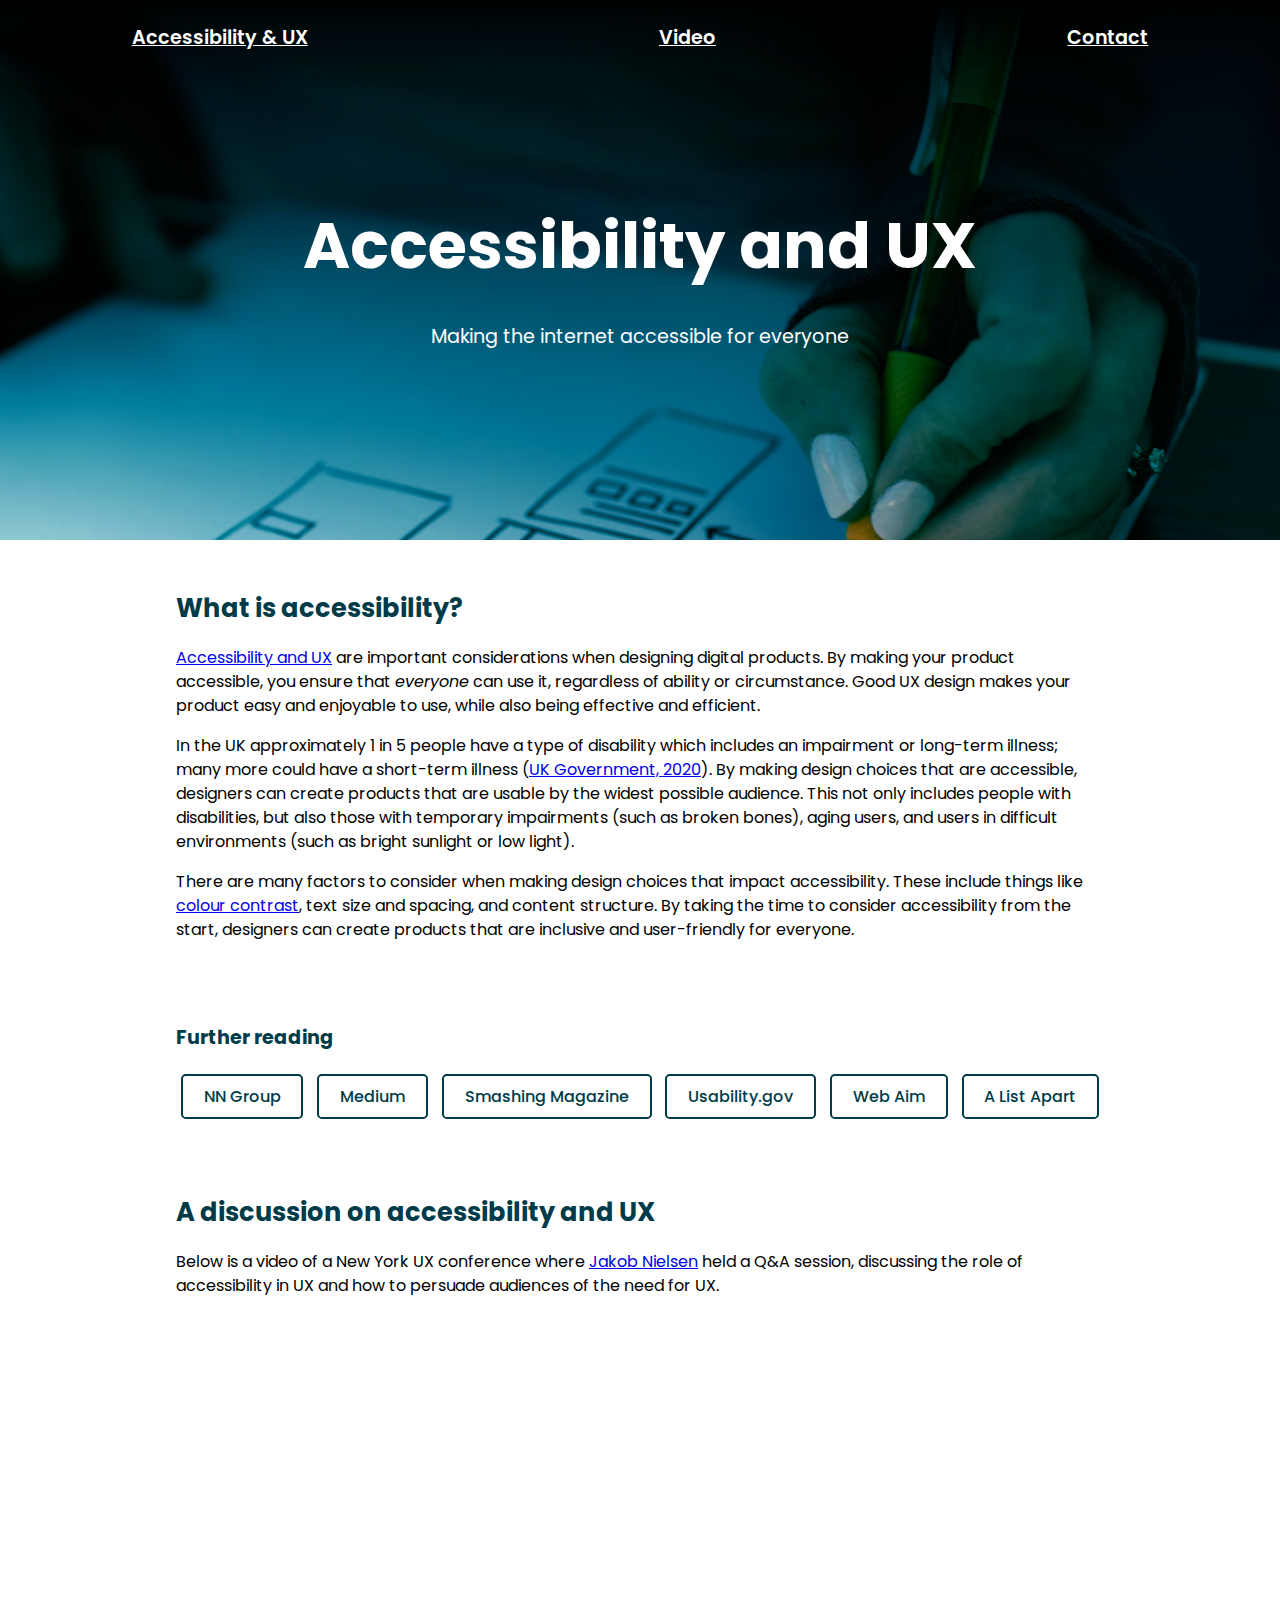
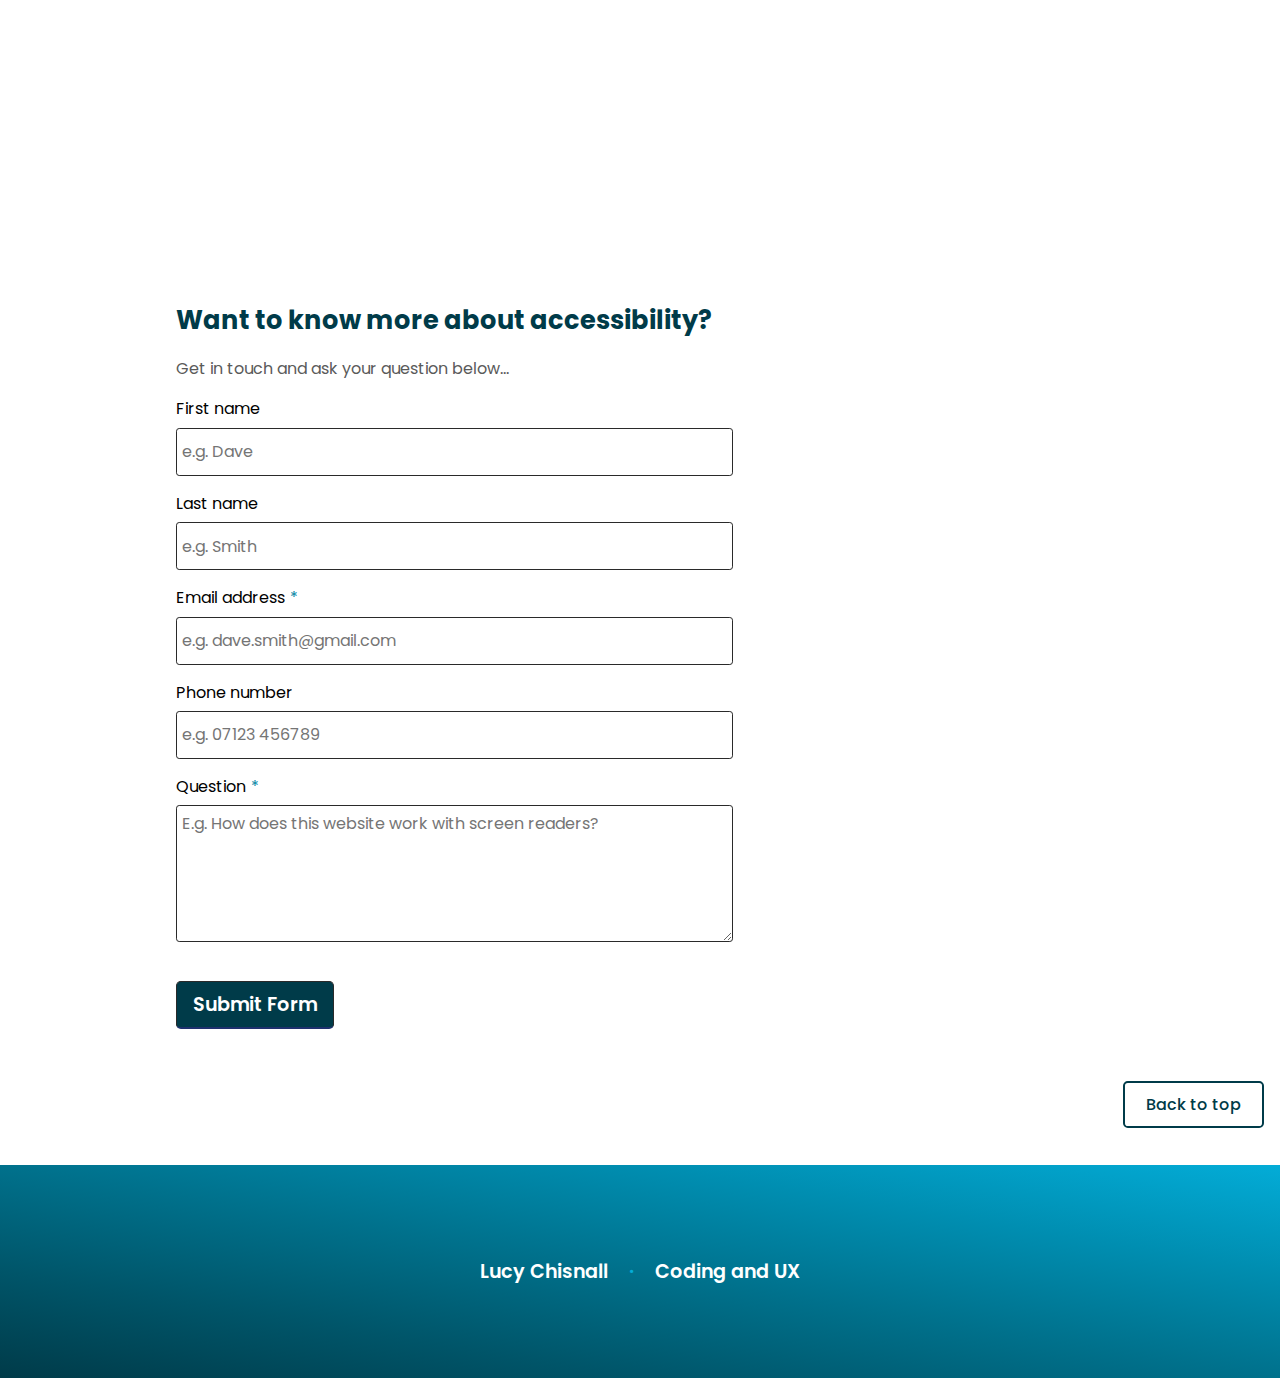
==== index.html @ c9fcd280 "Add files via upload" ====
<!DOCTYPE html>
<html lang="en-gb">

<head>
    <meta charset="utf-8">
    <meta name="viewport" content="width=device-width, initial-scale=1">
    <title>Accessibility and UX</title>
    <meta name="description"
        content="If you're looking for information on how to make your website more accessible and user-friendly, you've come to the right place. Here you'll find resources on topics like designing for different disabilities, creating an intuitive user interface, and making your content easy to read and navigate. Whether you're just getting started or you're a seasoned pro, you'll find everything you need to create an inclusive and user-friendly experience for everyone." />
    <meta name="keywords"
        content="accessibility, accessible, blind, low vision, mobility impairments, web accessibility, WCAG, accessible web" />
    <link rel="stylesheet" href="style.css">
    <link rel="preconnect" href="https://fonts.googleapis.com">
    <link rel="preconnect" href="https://fonts.gstatic.com" crossorigin>
    <link
        href="https://fonts.googleapis.com/css2?family=Poppins:ital,wght@0,100;0,200;0,300;0,400;0,500;0,600;0,700;0,800;0,900;1,100;1,200;1,300;1,400;1,500;1,600;1,700;1,800;1,900&display=swap"
        rel="stylesheet">
    <link rel="icon" href="images/android-chrome-512x512.png" type="image/png">

</head>

<body>
    <a class="skip-link" href="#main-content">Skip to Main Content</a>
    <nav>
        <div class="container inner">
            <a href="#main-content" class="nav-item">Accessibility & UX</a>
            <a href="#video" class="nav-item">Video</a>
            <a href="#contact" class="nav-item">Contact</a>
        </div>
    </nav>
    <header id="top">
        <div class="page-header">
            <div class="header-content">
                <h1>Accessibility and UX</h1>
                <p>Making the internet accessible for everyone</p>
            </div>
        </div>

    </header>

    <main id="main-content">
        <section class="content">
            <h2>What is accessibility?</h2>
            <p>
                <a href="https://www.nngroup.com/articles/accessible-design-for-users-with-disabilities/">Accessibility
                    and UX</a> are important
                considerations when designing digital products. By making your
                product accessible, you ensure that <em>everyone</em> can use it, regardless of ability or circumstance.
                Good UX
                design makes your product easy and enjoyable to use, while also being effective and efficient.
            </p>

            <p>
                In the UK approximately 1 in 5 people have a type of disability which includes an impairment or
                long-term illness; many more could have a short-term illness (<a
                    href="https://www.gov.uk/guidance/accessibility-requirements-for-public-sector-websites-and-apps">UK
                    Government,
                    2020</a>). By making design choices that are accessible,
                designers can create products that are usable by the widest possible audience. This not only includes
                people with disabilities, but also those with temporary impairments (such as broken bones), aging users,
                and users in difficult environments (such as bright sunlight or low light).
            </p>

            <p>
                There are many factors to consider when making design choices that impact accessibility. These include
                things like <a
                    href="https://accessibility.blog.gov.uk/2016/06/17/colour-contrast-why-does-it-matter/">colour
                    contrast</a>, text size and spacing, and content structure. By taking the time to consider
                accessibility from the start, designers can create products that are inclusive and user-friendly for
                everyone.</p>
        </section>
        <section class="more-info">
            <div>
                <h3>Further reading</h3>
                <div class="more-links">
                    <a href="https://www.nngroup.com/topic/accessibility/" target="_blank">NN Group</a>
                    <a href="https://medium.com/tag/accessibility" target="_blank">Medium</a>
                    <a href="https://www.smashingmagazine.com/category/accessibility/" target="_blank">Smashing
                        Magazine</a>
                    <a href="https://www.usability.gov/what-and-why/accessibility.html"
                        target="_blank">Usability.gov</a>
                    <a href="https://webaim.org/intro/" target="_blank">Web Aim</a>
                    <a href="https://alistapart.com/blog/topic/accessibility/" target="_blank">A List Apart</a>
                </div>
            </div>
        </section>
        <section id="video">
            <h2>A discussion on accessibility and UX</h2>
            <p>Below is a video of a New York UX conference where <a
                    href="https://www.nngroup.com/articles/author/jakob-nielsen/">Jakob
                    Nielsen</a> held a Q&A session, discussing the role of accessibility in UX and how to persuade
                audiences of the need for UX.</p>
            <div class="video-container">
                <iframe width="560" height="315"
                    src="https://www.youtube.com/embed/xoXMKWe_PF0?modestbranding=1&showinfo=0&rel=0&cc_load_policy=1&iv_load_policy=3&theme=light&color=white&autohide=0"
                    title="YouTube video player"
                    allow="accelerometer; autoplay; clipboard-write; encrypted-media; gyroscope; picture-in-picture"
                    allowfullscreen></iframe>
            </div>

        </section>
        <section id="contact">
            <h2>Want to know more about accessibility?</h2>
            <p class="subheading">Get in touch and ask your question below... </p>
            <form action="https://formspree.io/f/mvoldggk" method="POST">
                <p>
                    <label for="first-name">First name</label>
                    <input id="first-name" type="text" name="first-name" placeholder="e.g. Dave">
                </p>
                <p>
                    <label for="last-name">Last name</label>
                    <input id="last-name" type="text" name="last-name" placeholder="e.g. Smith">
                </p>
                <p>
                    <label for="email-address">Email address<span>*</span></label>
                    <input id="email-address" type="email" name="email-address" placeholder="e.g. dave.smith@gmail.com"
                        required>
                </p>
                <p>
                    <label for="phone-number">Phone number</label>
                    <input id="phone-number" type="tel" name="phone-number" minlength="11"
                        placeholder="e.g. 07123 456789">
                </p>
                <p>
                    <label for="comments">Question<span>*</span></label>
                    <textarea id="comments" name="comments" rows="5" placeholder="E.g. How does this website work with screen readers?"
                        required></textarea>
                </p>

                <p>
                    <input type="submit" value="Submit Form">
                </p>
            </form>
        </section>
        <p class="back-to-top"><a href="#top">Back to top</a></p>
    </main>
    <footer>

        <div class="footer-content">

            <span class="footer-text">Lucy Chisnall</span>
            <span class="footer-seperator">·</span>
            <span class="footer-text">Coding and UX</span>

        </div>
    </footer>
</body>

</html>
---- style.css ----
html {
    font-size: 100%;
    background: #fff;
    color: #000;
    min-width: 320px;
    overflow-x: hidden;
}

* {
    box-sizing: border-box;
    outline-color: #03acd7;
}

html,
body {
    width: 100%;
    margin: 0;
    padding: 0;
}

body {
    font-size: .8125rem;
    line-height: 1.3125rem;
    font-family: 'Poppins', sans-serif;
    font-style: normal;
    font-weight: 400;
}

.skip-link {
    position: absolute;
    background-color: #ffffff;
    left: -60rem;
    top: auto;
    width: 0.06rem;
    height: 0.06rem;
    overflow: hidden;
    padding: 0.3rem;
}

.skip-link:focus {
    left: 1rem;
    position: static;
    width: auto;
    height: auto;
}

nav {
    height: 5rem;
    font-weight: 600;
    font-size: 1.2rem;
    position: absolute;
    left: 0;
    right: 0;
}

nav>.inner {
    display: flex;
    justify-content: space-between;
    align-items: flex-start;
    padding: 1.6rem;
    margin: 0 auto;
}

.nav-item {
    padding: 0 1rem;
    text-align: center;
}


nav a {
    display: inline-block;
    line-height: 1.5rem;
    color: #fff;
}

nav a:hover {
    text-decoration: underline;
    color: #8DA7BE;
}

.container {
    max-width: 100%;
    width: 1100px;
    margin: 0 auto;
}

.page-header {
    background-image: linear-gradient(to top, #003b49, #005569, #00718c, #008eb1, #03acd7), url(images/hero.jpg);
    width: 100%;
    min-height: 60vh;
    background-repeat: no-repeat;
    background-position: center;
    background-size: cover;
    background-attachment: fixed;
    background-blend-mode: overlay;
    display: flex;
    justify-content: center;
    align-items: center;
    text-align: center;
    font-size: 2rem;
    color: #ffffff;
}

.header-content {
    padding: 0 1rem;
}

h1 {
    line-height: 4rem;
}

.page-header p {
    line-height: 2rem;
    font-size: 1.2rem;
}

section .more-info {
    margin: 0;
    padding: 0;
}

section {
    max-width: 120ch;
    margin: 2rem auto 2rem auto;
    padding: 1rem;
}

h2 {
    font-size: 1.6rem;
    line-height: 2.6rem;
    padding: 0 0 1rem 0;
    margin: 0;
    color: #003b49;
}

h3 {
    font-size: 1.2rem;
    line-height: 2rem;
    padding: 0 0 1rem 0;
    margin: 0;
    color: #003b49;
}

p {
    font-size: 1rem;
    line-height: 1.5rem;
    padding: 0 0 1rem 0;
    margin: 0;
}

.more-links a {
    padding: 0.6rem 1.3rem;
    border: solid 0.13rem #003b49;
    border-radius: 0.3rem;
    margin: 0.3rem 0.3rem 0.6rem 0.3rem;
    color: #003b49;
    height: auto;
    min-width: fit-content;
    text-align: center;
    text-decoration: none;
    font-size: 1rem;
    font-weight: 500;
}

.more-links {
    display: flex;
    justify-content: space-between;
    overflow: hidden;
    overflow-x: scroll;
}

.more-info a:hover {
    background-color: #003b49;
    color: #ffffff;
}

.video-container {
    position: relative;
    padding-bottom: 56.25%;
    height: 0;
}

.video-container iframe {
    position: absolute;
    top: 0;
    left: 0;
    width: 100%;
    height: 100%;
    border: 0;
}

.subheading {
    color: #5a5a5a;
}

form label {
    display: block;
}

form input,
form textarea {
    font-size: 1rem;
    padding: 0.3rem;
    border-radius: 0.2rem;
    border: 0.06rem solid #2A2A2A;
    max-width: 100%;
    min-width: 60%;
}

form input {
    height: 3rem;
}

input,
textarea {
    font-family: inherit;
}

label span {
    color: #0384a4;
    padding-left: 0.3rem;
}

label {
    padding-bottom: 0.4rem;
}

form input[type="submit"] {
    background: #003b49;
    border-bottom: 0.13rem solid rgb(30, 49, 110);
    min-width: auto;
    font-size: 1.2rem;
    font-weight: 600;
    padding: 0.5rem 1rem;
    margin-top: 1rem;
    color: #fff;
    border-radius: 0.3rem;
}

form input[type="submit"]:hover {
    background-color: #005569;
    border-bottom: 0.13rem solid rgb(15, 25, 56);
}

form input[type="submit"]:focus {
    background-color: #005569;
    border-bottom: 0.13rem solid rgb(15, 25, 56);
}

.back-to-top {
    text-align: right;
    margin: 2rem 1rem;
}

.back-to-top a {
    text-align: center;
    padding: 0.6rem 1.3rem;
    border: solid 0.13rem #003b49;
    border-radius: 0.3rem;
    color: #003b49;
    height: auto;
    min-width: fit-content;
    text-decoration: none;
    font-weight: 500;
}

.back-to-top a:hover {
    background-color: #003b49;
    color: #ffffff;
}

.footer-content {
    background-image: linear-gradient(to top right, #003b49, #005569, #00718c, #008eb1, #03acd7);
    text-align: center;
    color: #ffffff;
    margin: 0 auto;
    padding: 6rem 0.9rem 6rem 0.9rem;
    font-weight: 600;
    font-size: 1.2rem;
}

.footer-seperator {
    color: #03acd7;
    padding: 0 1rem;
}


@media screen and (max-width: 767px) {
    .page-header {
        font-size: 1.5rem;
    }

    input,
    textarea {
        width: 100%;
    }
}
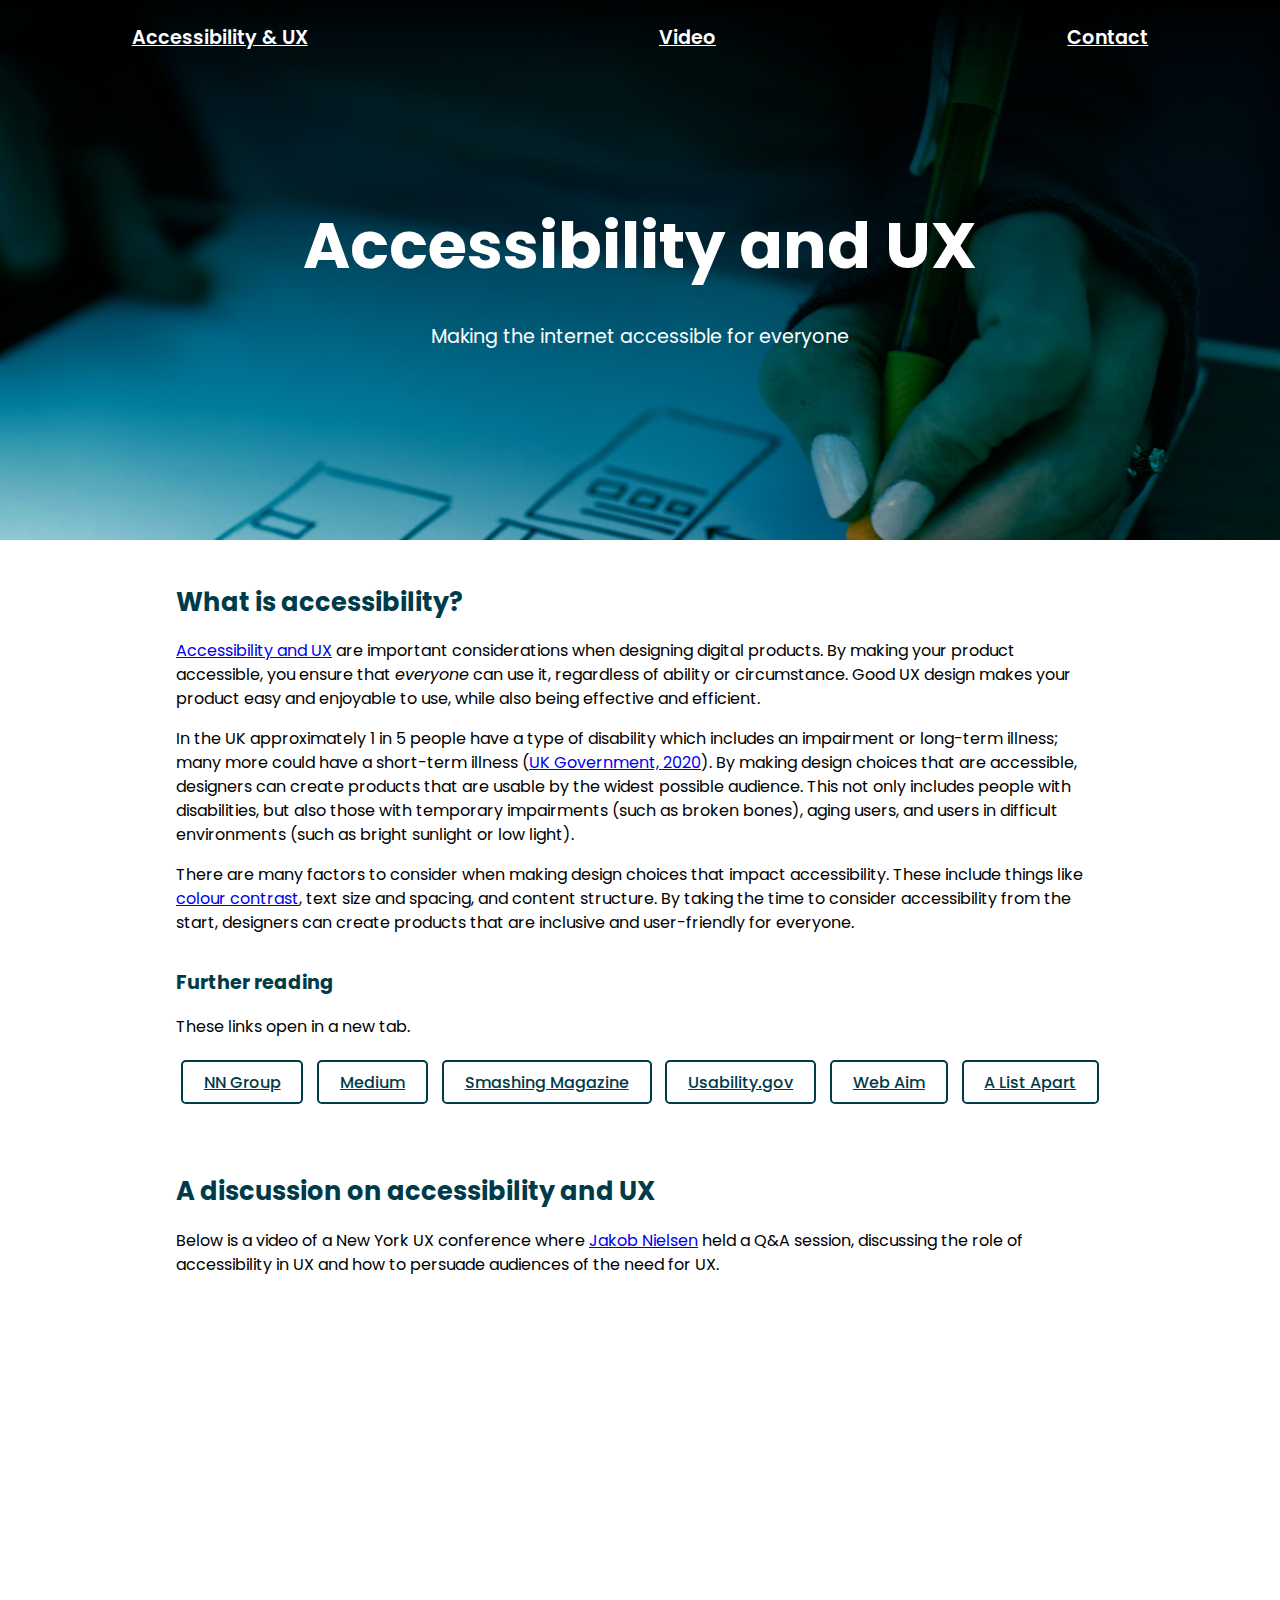
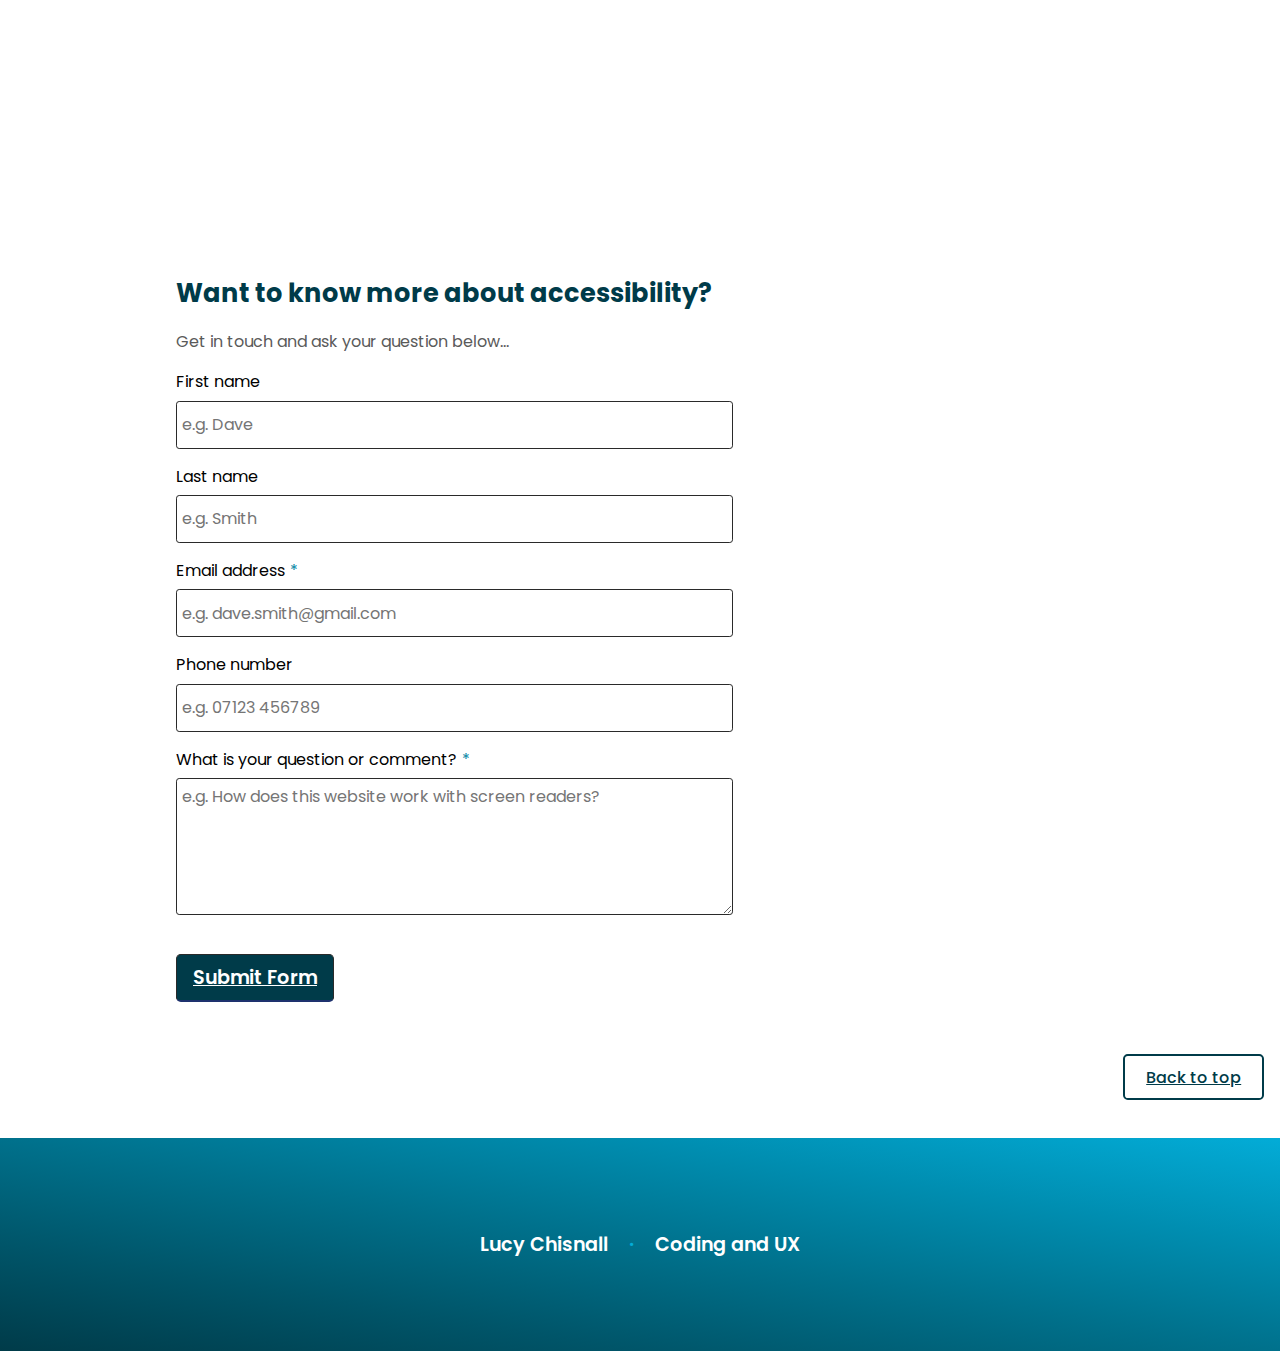
==== commit 8961d484: "Add files via upload" ====
--- a/index.html
+++ b/index.html
@@ -46,16 +46,14 @@
                     and UX</a> are important
                 considerations when designing digital products. By making your
                 product accessible, you ensure that <em>everyone</em> can use it, regardless of ability or circumstance.
-                Good UX
-                design makes your product easy and enjoyable to use, while also being effective and efficient.
+                Good UX design makes your product easy and enjoyable to use, while also being effective and efficient.
             </p>
 
             <p>
                 In the UK approximately 1 in 5 people have a type of disability which includes an impairment or
                 long-term illness; many more could have a short-term illness (<a
                     href="https://www.gov.uk/guidance/accessibility-requirements-for-public-sector-websites-and-apps">UK
-                    Government,
-                    2020</a>). By making design choices that are accessible,
+                    Government, 2020</a>). By making design choices that are accessible,
                 designers can create products that are usable by the widest possible audience. This not only includes
                 people with disabilities, but also those with temporary impairments (such as broken bones), aging users,
                 and users in difficult environments (such as bright sunlight or low light).
@@ -68,20 +66,16 @@
                     contrast</a>, text size and spacing, and content structure. By taking the time to consider
                 accessibility from the start, designers can create products that are inclusive and user-friendly for
                 everyone.</p>
-        </section>
-        <section class="more-info">
-            <div>
-                <h3>Further reading</h3>
-                <div class="more-links">
-                    <a href="https://www.nngroup.com/topic/accessibility/" target="_blank">NN Group</a>
-                    <a href="https://medium.com/tag/accessibility" target="_blank">Medium</a>
-                    <a href="https://www.smashingmagazine.com/category/accessibility/" target="_blank">Smashing
-                        Magazine</a>
-                    <a href="https://www.usability.gov/what-and-why/accessibility.html"
-                        target="_blank">Usability.gov</a>
-                    <a href="https://webaim.org/intro/" target="_blank">Web Aim</a>
-                    <a href="https://alistapart.com/blog/topic/accessibility/" target="_blank">A List Apart</a>
-                </div>
+            <h3>Further reading</h3>
+            <p>These links open in a new tab.</p>
+            <div class="more-links">
+                <a href="https://www.nngroup.com/topic/accessibility/" target="_blank">NN Group</a>
+                <a href="https://medium.com/tag/accessibility" target="_blank">Medium</a>
+                <a href="https://www.smashingmagazine.com/category/accessibility/" target="_blank">Smashing
+                    Magazine</a>
+                <a href="https://www.usability.gov/what-and-why/accessibility.html" target="_blank">Usability.gov</a>
+                <a href="https://webaim.org/intro/" target="_blank">Web Aim</a>
+                <a href="https://alistapart.com/blog/topic/accessibility/" target="_blank">A List Apart</a>
             </div>
         </section>
         <section id="video">
@@ -122,9 +116,9 @@
                         placeholder="e.g. 07123 456789">
                 </p>
                 <p>
-                    <label for="comments">Question<span>*</span></label>
-                    <textarea id="comments" name="comments" rows="5" placeholder="E.g. How does this website work with screen readers?"
-                        required></textarea>
+                    <label for="comments">What is your question or comment?<span>*</span></label>
+                    <textarea id="comments" name="comments" rows="5"
+                        placeholder="e.g. How does this website work with screen readers?" required></textarea>
                 </p>
 
                 <p>
--- a/style.css
+++ b/style.css
@@ -114,14 +114,10 @@
     font-size: 1.2rem;
 }
 
-section .more-info {
-    margin: 0;
-    padding: 0;
-}
 
 section {
     max-width: 120ch;
-    margin: 2rem auto 2rem auto;
+    margin: 1.6rem auto 1.6rem auto;
     padding: 1rem;
 }
 
@@ -136,7 +132,7 @@
 h3 {
     font-size: 1.2rem;
     line-height: 2rem;
-    padding: 0 0 1rem 0;
+    padding: 1rem 0 1rem 0;
     margin: 0;
     color: #003b49;
 }
@@ -157,7 +153,7 @@
     height: auto;
     min-width: fit-content;
     text-align: center;
-    text-decoration: none;
+    text-decoration: underline;
     font-size: 1rem;
     font-weight: 500;
 }
@@ -169,10 +165,11 @@
     overflow-x: scroll;
 }
 
-.more-info a:hover {
+.more-links a:hover {
     background-color: #003b49;
     color: #ffffff;
 }
+
 
 .video-container {
     position: relative;
@@ -235,6 +232,7 @@
     margin-top: 1rem;
     color: #fff;
     border-radius: 0.3rem;
+    text-decoration: underline;
 }
 
 form input[type="submit"]:hover {
@@ -260,7 +258,7 @@
     color: #003b49;
     height: auto;
     min-width: fit-content;
-    text-decoration: none;
+    text-decoration: underline;
     font-weight: 500;
 }
 
